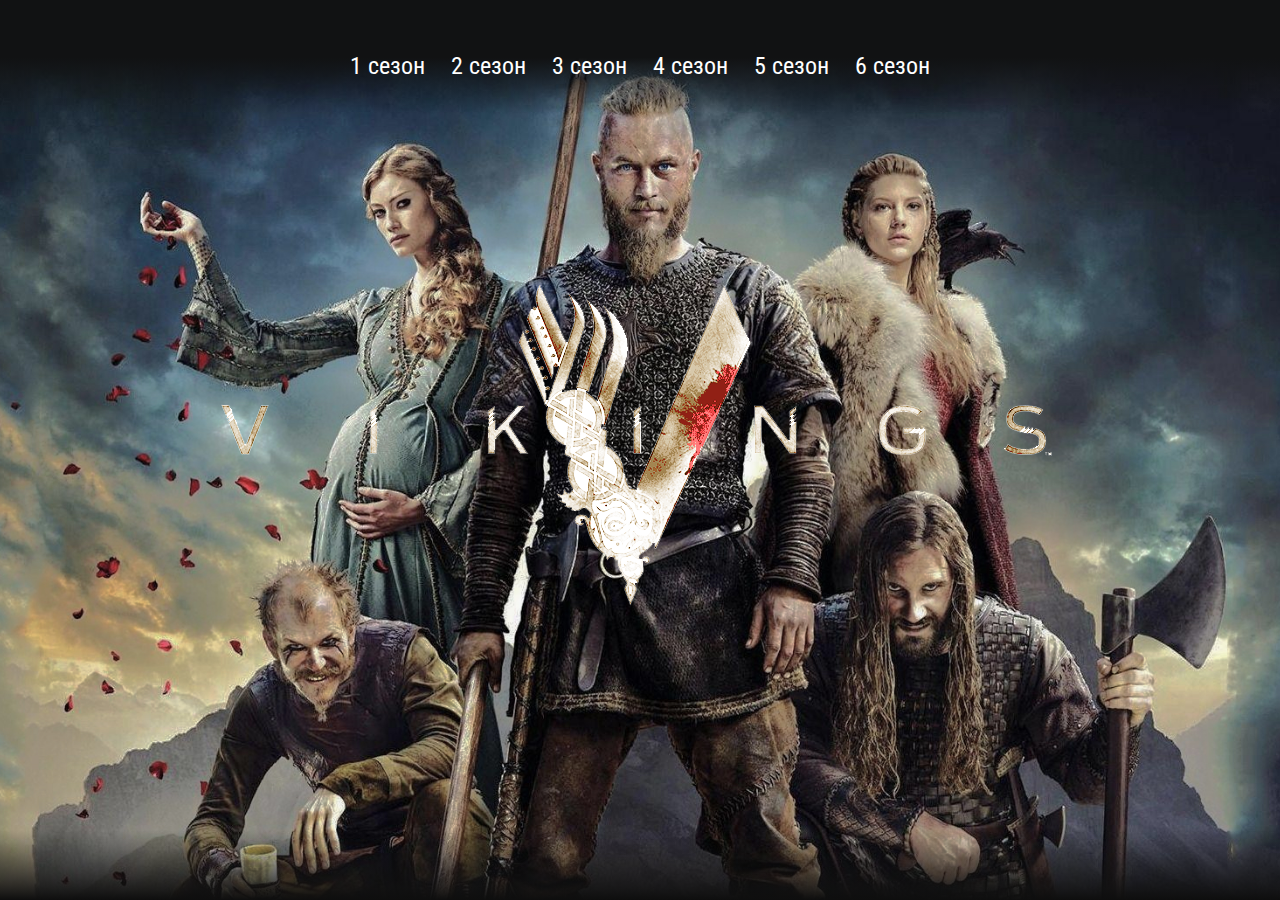
==== index.html @ 393af194 "Add files via upload" ====
<!DOCTYPE html>
<html lang="en">

<head>
  <meta charset="UTF-8">
  <meta name="viewport" content="width=device-width, initial-scale=1.0">
  <meta http-equiv="X-UA-Compatible" content="ie=edge">
  <title>Vikings</title>
  <link rel="preconnect" href="https://fonts.googleapis.com">
  <link rel="preconnect" href="https://fonts.gstatic.com" crossorigin>
  <link href="https://fonts.googleapis.com/css2?family=Roboto+Condensed:wght@300;400;700&display=swap" rel="stylesheet">
  <link rel="stylesheet" href="css/reset.css">
  <link rel="stylesheet" href="css/slick.css">
  <link rel="stylesheet" href="css/jquery.fancybox.css">
  <link rel="stylesheet" href="css/style.css">
</head>

<body>

  <header class="header">
    <nav class="header__menu">
      <ul class="menu__list header__menu-list">
        <li class="menu__list-item">
          <a class="menu__list-link" href="season-1.html">1 cезон</a>
        </li>
        <li class="menu__list-item">
          <a class="menu__list-link" href="#">2 cезон</a>
        </li>
        <li class="menu__list-item">
          <a class="menu__list-link" href="#">3 cезон</a>
        </li>
        <li class="menu__list-item">
          <a class="menu__list-link" href="#">4 cезон</a>
        </li>
        <li class="menu__list-item">
          <a class="menu__list-link" href="#">5 cезон</a>
        </li>
        <li class="menu__list-item">
          <a class="menu__list-link" href="#">6 cезон</a>
        </li>
      </ul>
      <div class="logo">
        <img class="logo-img" src="images/logo.png" alt="logo">
      </div>
    </nav>
  </header>

  <!-- <section class="about section-page">
    <div class="container">
      <h3 class="about-title title">О сериале</h3>
      <div class="about__inner">
        <ul class="about__info">
          <li class="about__info-item">Жанр <span>Историческая драма</span></li>
          <li class="about__info-item">Сезонов <span>6</span></li>
          <li class="about__info-item">Длительность серии <span>45 минут</span></li>
          <li class="about__info-item">На экранах <span>С 3 марта 2013 по сей день</span></li>
        </ul>
        <div class="about__text">
          <p>Викинги – шикарный исторический сериал, один из лучших в своем жанре, шоу может похвастаться огромной
            фан-базой, а также тем, что пробудил интерес к истории и возродил моду на викингов.</p>
          <p>«Викинги» созданы по заказу канала американского канала History, однако работали над ним канадцы и
            ирландцы. Сериал поражает масштабными сценами сражений, добротным и глубоким сценарием, а также максимальным
            вниманием к исторической эпохи. Авторы сериала потратили кучу времени и денег (бюджет первого сезона - $40
            млн, дальше суммы возросли) на то, чтобы викинги и их современники выглядели в шоу так, какими они был в
            свое время – VIII – IX веках нашей эры. С другой стороны – отсутствие точных исторических фактов и
            (полу)легендарность многих событий позволили авторам сериала вольную трактовку многих событий.</p>
        </div>
      </div>
    </div>
  </section>

  <section class="video">
    <div class="container">
      <div class="video__inner">
        <h3 class="video-title">The Storm <span>Is Coming...</span></h3>
        <a class="video-btn" data-fancybox href="https://www.youtube.com/watch?v=9GgxinPwAGc">Посмотреть трейлер
          сериала</a>
      </div>
    </div>
  </section>

  <section class="seasons section-page">
    <div class="container">
      <h3 class="seasons-title title">Все сезоны</h3>
      <ol class="seasons__inner">
        <li class="seasons__item" style="background-image: url('images/seasons/seasons-1.jpg');"><a
            class="seasons__link" href="season-1.html">Cмотреть</a></li>
        <li class="seasons__item" style="background-image: url('images/seasons/seasons-2.jpg');"><a
            class="seasons__link" href="#">Cмотреть</a></li>
        <li class="seasons__item" style="background-image: url('images/seasons/seasons-3.jpg');"><a
            class="seasons__link" href="#">Cмотреть</a></li>
        <li class="seasons__item" style="background-image: url('images/seasons/seasons-4.jpg');"><a
            class="seasons__link" href="#">Cмотреть</a></li>
        <li class="seasons__item" style="background-image: url('images/seasons/seasons-5.jpg');"><a
            class="seasons__link" href="#">Cмотреть</a></li>
        <li class="seasons__item" style="background-image: url('images/seasons/seasons-6.jpg');"><a
            class="seasons__link" href="#">Cмотреть</a></li>
      </ol>
    </div>
  </section>

  <section class="heroes section-page">
    <div class="container">
      <h3 class="title">Главные герои</h3>
      <div class="heroes__inner">
        <div class="heroes__slider-img">
          <img class="heroes-images" src="images/heros/hero-1.jpg" alt="Рагнар">
          <img class="heroes-images" src="images/heros/hero-2.jpg" alt="Лагерта">
          <img class="heroes-images" src="images/heros/hero-3.jpg" alt="Рагна́р">
        </div>
        <div class="heroes__slider-text">
          <div class="slider__text">
            <h4 class="heroes-name">Рагнар</h4>
            <p>Рагна́р Лодбро́к (др.-сканд. Ragnarr Loðbrók) - полулегендарный скандинавский конунг из рода Инглингов,
              ключевой персонаж сериала.</p>
            <p>Умелый воин и амбициозный вождь, Рагнар на протяжении почти всей своей жизни следует пути викинга.
              Рассекая море в поисках боевой славы и наживы, он стремится обрести новые знания, открыть неизвестные
              земли и изменить нелегкую судьбу своего народа, живущего в суровых условиях Скандинавского полуострова</p>
          </div>
          <div class="slider__text">
            <h4 class="heroes-name">Лагерта </h4>
            <p>Лаге́рта (или Хладге́рда, др.-сканд. Hlaðgerðr, лат. Ladgerda, Ladgertha или Lagertha; в сериале также носит псевдоним Ингстад) - известная скандинавская воительница, упомянутая в хрониках Саксона Грамматика, первая жена датского морского конунга Рагнара Лодброка.</p>
            <p>В сериале Лагерта активно участвует в походах викингов, колонизации ими новых земель и междоусобных распрях скандинавских вождей. Эта отважная и независимая женщина способна проявлять железную решимость, когда дело касается ее личного достоинства, семьи или власти. Лагерта также известна своим милосердием и благородством. </p>
          </div>
          <div class="slider__text">
            <h4 class="heroes-name">Флоки</h4>
            <p>Флóки (др.-сканд. Flóki) - скандинавский кораблестроитель, активно участвующий в грабительских набегах викингов на страны Европы. Близкий друг и соратник Рагнара Лодброка. Эксцентричный и чудаковатый, он живет в уединенном доме в лесу, работая в своей мастерской на берегу моря.</p>
            <p>Возлюбленный и муж Хельги. В их браке рождается дочь Ангрбода, но она умирает от лихорадки еще маленькой. Спустя много лет по настоянию Хельги Флоки вынужден удочерить мавританскую девочку Танарус, отношения с которой завершаются семейной трагедией. </p>
          </div>
        </div>
      </div>
    </div>
    </div>
  </section>

  <div class="footer">
    <div class="container">
    <p class="copy">Сериал «Викинги». Правами на сериал владеет канал History.</p>
  </div>
  </div> -->

  <script src="https://ajax.googleapis.com/ajax/libs/jquery/3.4.1/jquery.min.js"></script>
  <script src="js/slick.min.js"></script>
  <script src="js/jquery.fancybox.min.js"></script>
  <script src="js/main.js"></script>
</body>

</html>
---- css/style.css ----
*,
*::before,
*::after {
    box-sizing: border-box;
}

body {
    font-family: 'Roboto Condensed', sans-serif;
    color: #fff;
    font-size: 18px;
    line-height: 21px;
    font-weight: 400;
    background-color: #0E0E0E;
}

a {
    text-decoration: none;
    color: inherit;
}

ul {
    list-style: none;
}

.title {
    text-align: center;
    margin-bottom: 100px;
    font-size: 36px;
    line-height: 42px;
    font-weight: 400;
}

.container {
    max-width: 1230px;
    margin: 0 auto;
    padding: 0 15px;
}

.section-page {
    padding: 100px 0;
}

.header {
    background-image: url("../images/header-bg.jpg");
    background-size: cover;
    background-repeat: no-repeat;
    background-position: center 50px;
    height: 100vh;
    text-align: center;
    position: relative;
}

.header::after {
    content: '';
    position: absolute;
    background: linear-gradient(180deg, #0E0E0E 0%, rgba(17, 17, 17, 0.850295) 16.53%, rgba(32, 31, 33, 0) 100%);
    transform: rotate(180deg);
    height: 70px;
    width: 100%;
    left: 0;
    right: 0;
    bottom: 0;
}

.page-menu {
    position: relative;
    padding: 50px 0;
    background: linear-gradient(180deg, #111213 0%, #111213 43.62%, rgba(32, 31, 33, 0) 86.33%);
}

.header__menu {
}

.header__menu-list {
    padding: 50px 0;
    background: linear-gradient(180deg, #111213 0%, #111213 43.62%, rgba(32, 31, 33, 0) 86.33%);
}

.menu__list {
    display: flex;
    justify-content: center;
}

.menu__list-link {
    display: inline-block;
    font-size: 36px;
    line-height: 42px;
    margin: 0 13px;
    transition: all .5s;
}

.menu__list-link:hover,
.menu__list-link--active {
    text-decoration: underline;
    color: #85CCDC;
}


.logo {
    padding-top: 17vh;
}

.logo-img {
    max-width: 100%;
}

.about__inner {
    display: flex;
    justify-content: space-between;
}

.about__info-item {
    margin-bottom: 25px;
    color: #E5E5E5;
}

.about__info-item span {
    display: block;
}

.about__text {
    max-width: 750px;
}

.about__text p{
    margin-bottom: 25px;
}

.video {
    background-image: url("../images/video-bg.jpg");
    height: 100vh;
    background-size: cover;
    background-position: top center;
    background-repeat: no-repeat;
}

.video__inner {
    display: flex;
    flex-direction: column;
    align-items: center;
    justify-content: center;
    height: 100vh;
}

.video-title{
    font-family: Roboto Condensed;
    color: #85CCDC;
    font-style: italic;
    font-weight: 300;
    font-size: 72px;
    line-height: 84px;
    text-align: right;
    margin-left: auto;
    margin-right: 315px;
}

.video-title span{
    display: block;
    margin-right: -295px;
}

.video-btn {
    margin-right: -266px;
    padding-left: 112px;
    position: relative;
}

.video-btn::before{
    content: '';
    position: absolute;
    width: 100px;
    height: 100px;
    background-image: url('../images/youtube.svg');
    left: 0;
    top: 50%;
    transform: translateY(-50%);
}

.seasons__inner {
    display: grid;
    grid-template-columns: repeat(3, 1fr);
    grid-gap: 100px 75px;
    list-style: none;
    counter-reset: number;
    padding-top: 52px;
}


.seasons__item {
    width: 350px;
    height: 250px;
    background-repeat: no-repeat;
    background-size: cover;
    background-position: center;
    counter-increment: number;
    position: relative;
    display: flex;
    justify-content: center;
    align-items: center;
    transition: all .5s;
}

.seasons__item:hover .seasons__link{
    opacity: 1;
}

.seasons__item::before {
    content: '0' counter(number);
    position: absolute;
    font-weight: 700;
    font-size: 96px;
    line-height: 112px;
    color: #600E09;
    left: 0;
    top: -73px;
    z-index: -1;
}

.seasons__item::after{
    content: '';
    transition: all .5s;
}

.seasons__item:hover::after{
    content: '';
    position: absolute;
    width: 350px;
    height: 250px;
    background: rgba(14, 14, 14, 0.8);
}

.seasons__item:nth-child(n + 10)::before {
    content: counter(number);
}

.seasons__link {
    font-size: 36px;
    line-height: 42px;
    background-color: #0E0E0E;
    padding: 12px 78px 11px;
    opacity: 0;
    border-radius: 4px;
    transition: all .5s;
    z-index: 2;
}

.heroes__inner {
    display: flex;
    justify-content: space-between;
}

.heroes__slider-img {
    max-width: 775px;
    margin-right: 75px;
    background-image: url('images/arrow-left.svg');
    position: relative;
}

.heroes__slider-text {
    max-width: 350px;
}

.slick-btn {
    border: none;
    background-color: transparent;
    position: absolute;
    z-index: 3;
    top: 50%;
    transform: translateY(-50%);
    cursor: pointer;
    outline: none;
}

.slick-prev {
    left: 38px;
}

.slick-next {
    right: 38px;
}

.heroes-name {
    color: #85CCDC;
    font-style: italic;
    font-weight: 300;
    font-size: 72px;
    line-height: 84px;
    margin-bottom: 44px;
}

.slider__text p{
    margin-bottom: 15px;
}

.copy {
    padding: 14px 0 15px;
    text-align: center;
}

/* Start seasons-1 */

.menu__container {
    max-width: 1385px;
    margin: 0 auto;
    position: relative;
}

.page-link {
    position: absolute;
    left: 0;
}

.page-link {
    position: absolute;
    left: 0;
}

.page-header {
    background-image: url('../images/season-1bg.jpg');
    background-position: top center;
    background-repeat: no-repeat;
    background-size: cover;
    height: 90vh;
    position: relative;
}

.season__info {
    position: absolute;
    max-width: 1385px;
    display: flex;
    bottom: 0;
    padding: 44px 47px 64px 35px;
    background-color: #0E0E0E;
    left: 0;
    right: 0;
    margin: 0 auto;
}

.season__info-num {
    font-size: 96px;
    line-height: 112px;
    font-weight: 700;
    text-align: center;
    margin-top: -34px;
}

.season__info-num span{
    display: block;
    font-size: 36px;
    line-height: 42px;
    font-weight: 700;
    margin-top: -30px;
}

.season__info-text {
    max-width: 1160px;
    margin-left: auto;
}

.season__info-text p{
    margin-bottom: 15px;
}

/* End season-1 */

/* Start media */

@media (max-width: 1366px){
    .logo-img {
        max-width: 80%;
    }
    .menu__list-link {
        font-size: 24px;
        line-height: 32px;
    }
}

@media (max-width: 640px){
    .menu__list {
        display: none;
    }
}


/* End media */
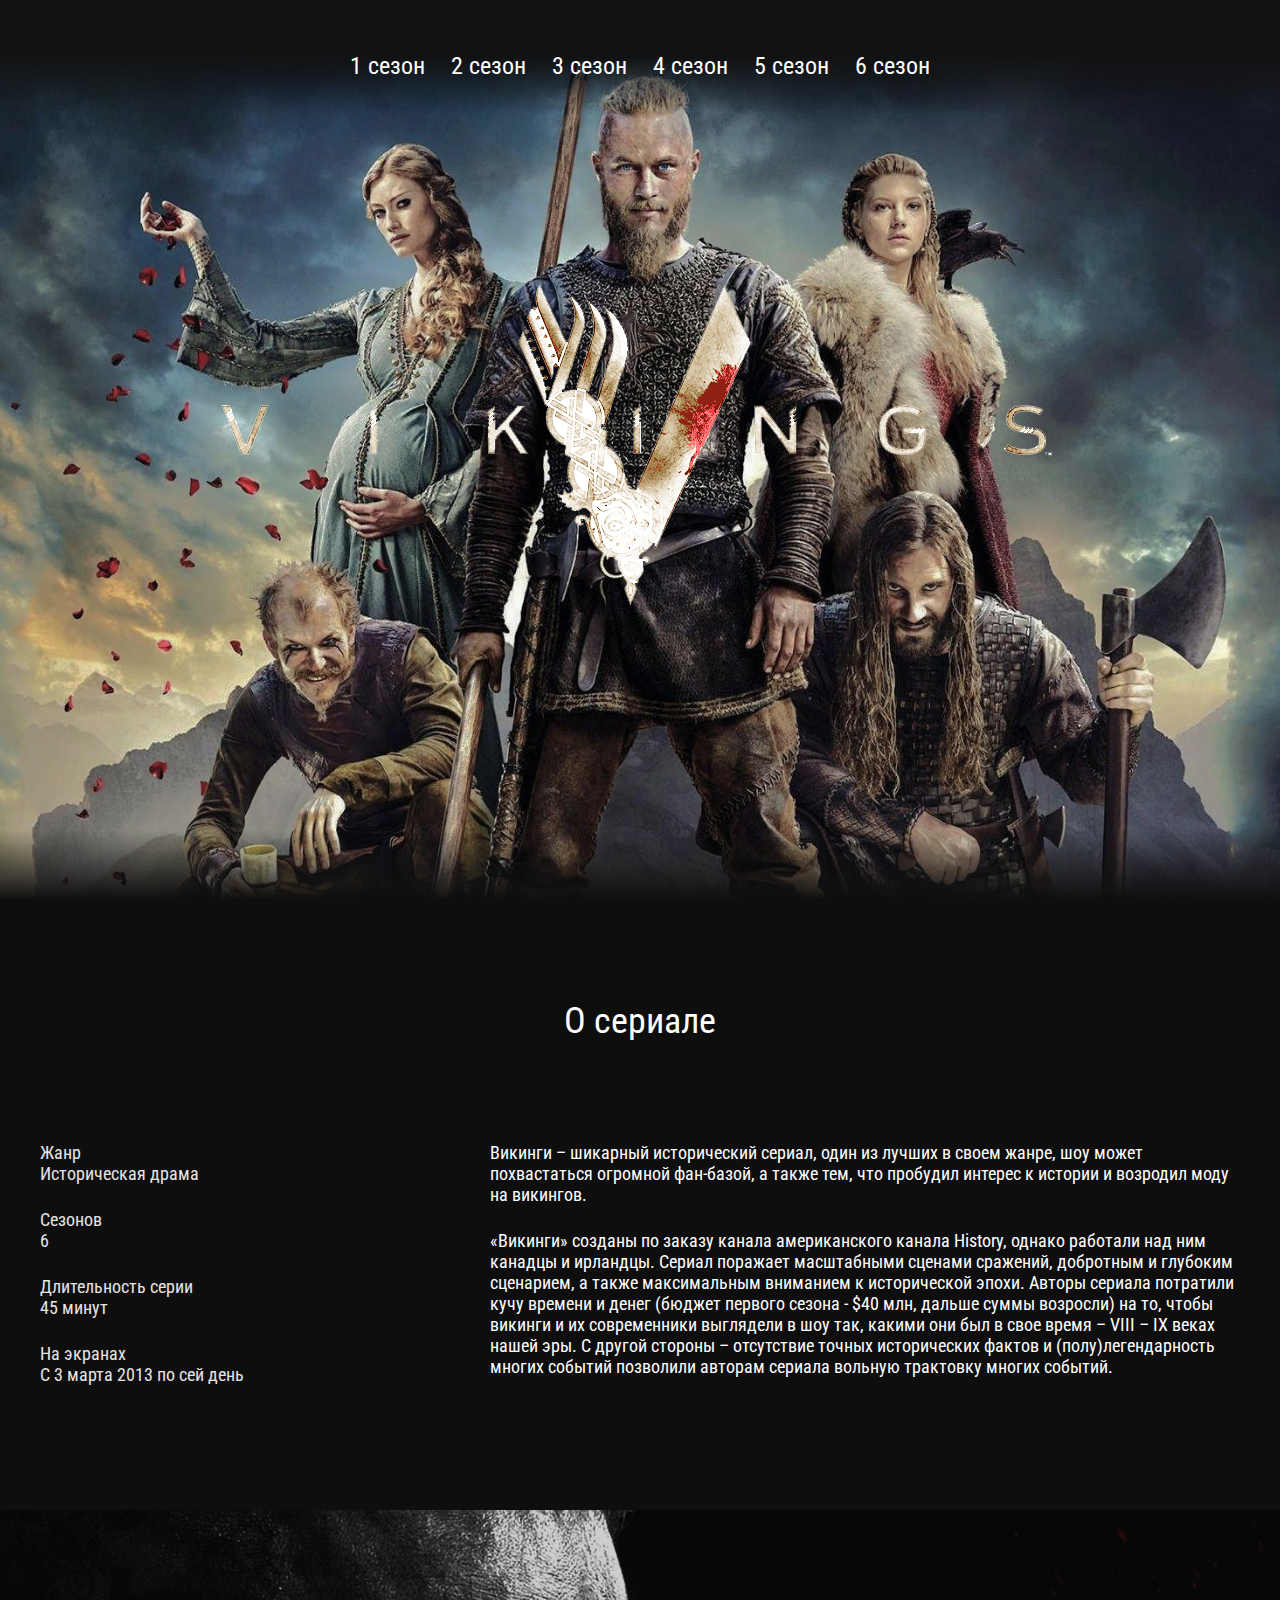
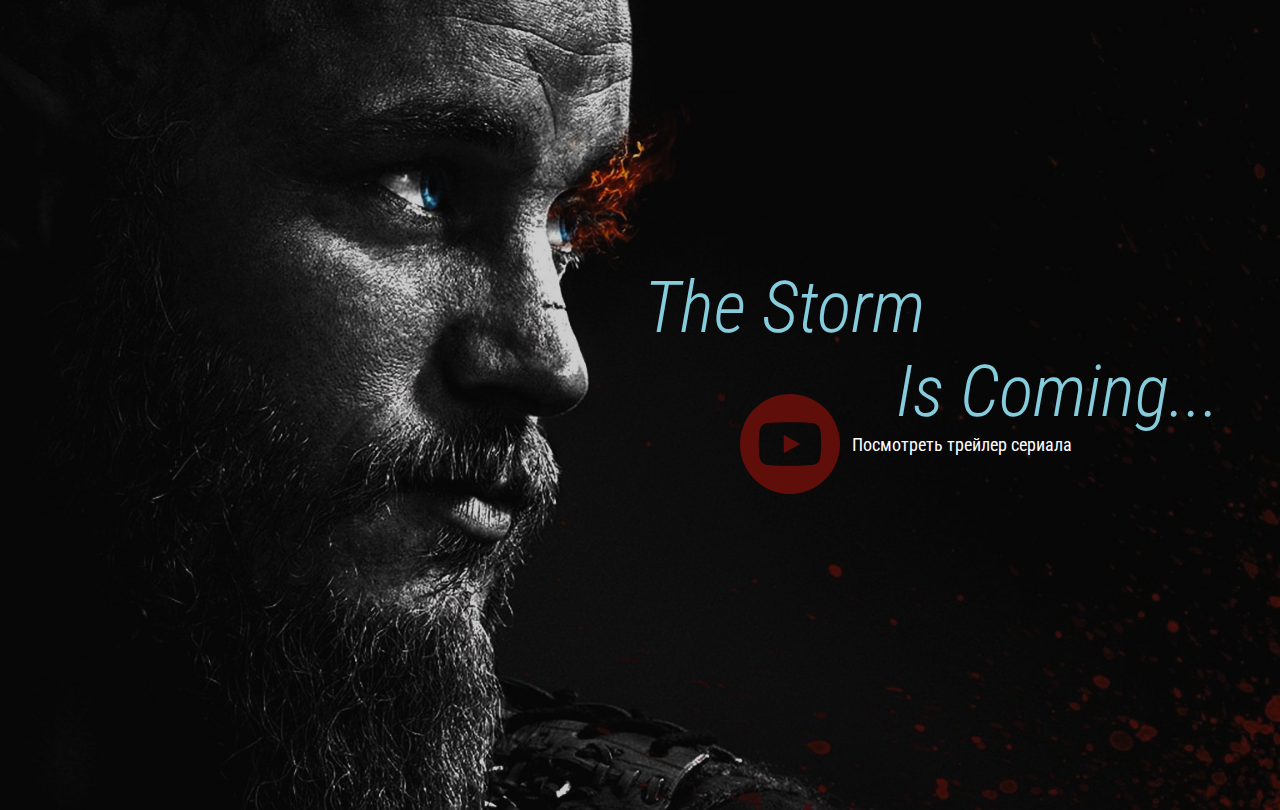
==== commit bd693534: "Add files via upload" ====
--- a/index.html
+++ b/index.html
@@ -18,7 +18,7 @@
 <body>
 
   <header class="header">
-    <nav class="header__menu">
+    <nav class="menu">
       <ul class="menu__list header__menu-list">
         <li class="menu__list-item">
           <a class="menu__list-link" href="season-1.html">1 cезон</a>
@@ -39,13 +39,13 @@
           <a class="menu__list-link" href="#">6 cезон</a>
         </li>
       </ul>
-      <div class="logo">
-        <img class="logo-img" src="images/logo.png" alt="logo">
-      </div>
     </nav>
+    <div class="logo">
+      <img class="logo-img" src="images/logo.png" alt="logo">
+    </div>
   </header>
 
-  <!-- <section class="about section-page">
+  <section class="about section-page">
     <div class="container">
       <h3 class="about-title title">О сериале</h3>
       <div class="about__inner">
@@ -73,12 +73,13 @@
     <div class="container">
       <div class="video__inner">
         <h3 class="video-title">The Storm <span>Is Coming...</span></h3>
-        <a class="video-btn" data-fancybox href="https://www.youtube.com/watch?v=9GgxinPwAGc">Посмотреть трейлер
-          сериала</a>
+        <a class="video-btn" data-fancybox href="https://www.youtube.com/watch?v=9GgxinPwAGc">
+          Посмотреть трейлер сериала
+        </a>
       </div>
     </div>
   </section>
-
+  <!-- 
   <section class="seasons section-page">
     <div class="container">
       <h3 class="seasons-title title">Все сезоны</h3>
--- a/css/style.css
+++ b/css/style.css
@@ -62,16 +62,8 @@
     bottom: 0;
 }
 
-.page-menu {
-    position: relative;
-    padding: 50px 0;
-    background: linear-gradient(180deg, #111213 0%, #111213 43.62%, rgba(32, 31, 33, 0) 86.33%);
-}
-
-.header__menu {
-}
-
-.header__menu-list {
+.menu {
+    position: relative;
     padding: 50px 0;
     background: linear-gradient(180deg, #111213 0%, #111213 43.62%, rgba(32, 31, 33, 0) 86.33%);
 }
@@ -109,9 +101,14 @@
     justify-content: space-between;
 }
 
+.about__info {
+    margin-right: 75px;
+}
+
 .about__info-item {
     margin-bottom: 25px;
     color: #E5E5E5;
+    white-space: nowrap;
 }
 
 .about__info-item span {
@@ -152,6 +149,7 @@
     text-align: right;
     margin-left: auto;
     margin-right: 315px;
+    white-space: nowrap;
 }
 
 .video-title span{
@@ -160,9 +158,11 @@
 }
 
 .video-btn {
-    margin-right: -266px;
+    margin-left: auto;
+    margin-right: 168px;
     padding-left: 112px;
     position: relative;
+    white-space: nowrap;
 }
 
 .video-btn::before{
@@ -373,12 +373,61 @@
         font-size: 24px;
         line-height: 32px;
     }
+    /* .about__text {
+        max-width: 450px;
+    } */
+}
+
+@media (max-width: 768px) {
+    .body {
+        font-size: 16px;
+        line-height: 19px;
+    }
+    .section-page {
+        padding: 50px 0;
+    }
+
+    .title {
+        margin-bottom: 50px;
+    }
+
+    .about__inner {
+        display: block;
+    }
+    .about__info {
+        margin-bottom: 50px;
+    }
+    .video-title {
+        font-size: 48px;
+        line-height: 56px;
+        margin-right: 150px;
+    }
+
+    .video-title span{
+        margin-right: -150px;
+    }
+    .video-btn {
+        padding-left: 62px;
+        margin-right: 100px;
+    }
+    .video-btn::before {
+        width: 50px;
+        height: 50px;
+        background-image: url('../images/youtube.svg');
+        background-size: cover;
+    }
 }
 
 @media (max-width: 640px){
     .menu__list {
         display: none;
     }
+    .logo {
+        padding-top: 21vh;
+    }
+    .video-title span {
+        margin-right: -95px;
+    }
 }
 
 
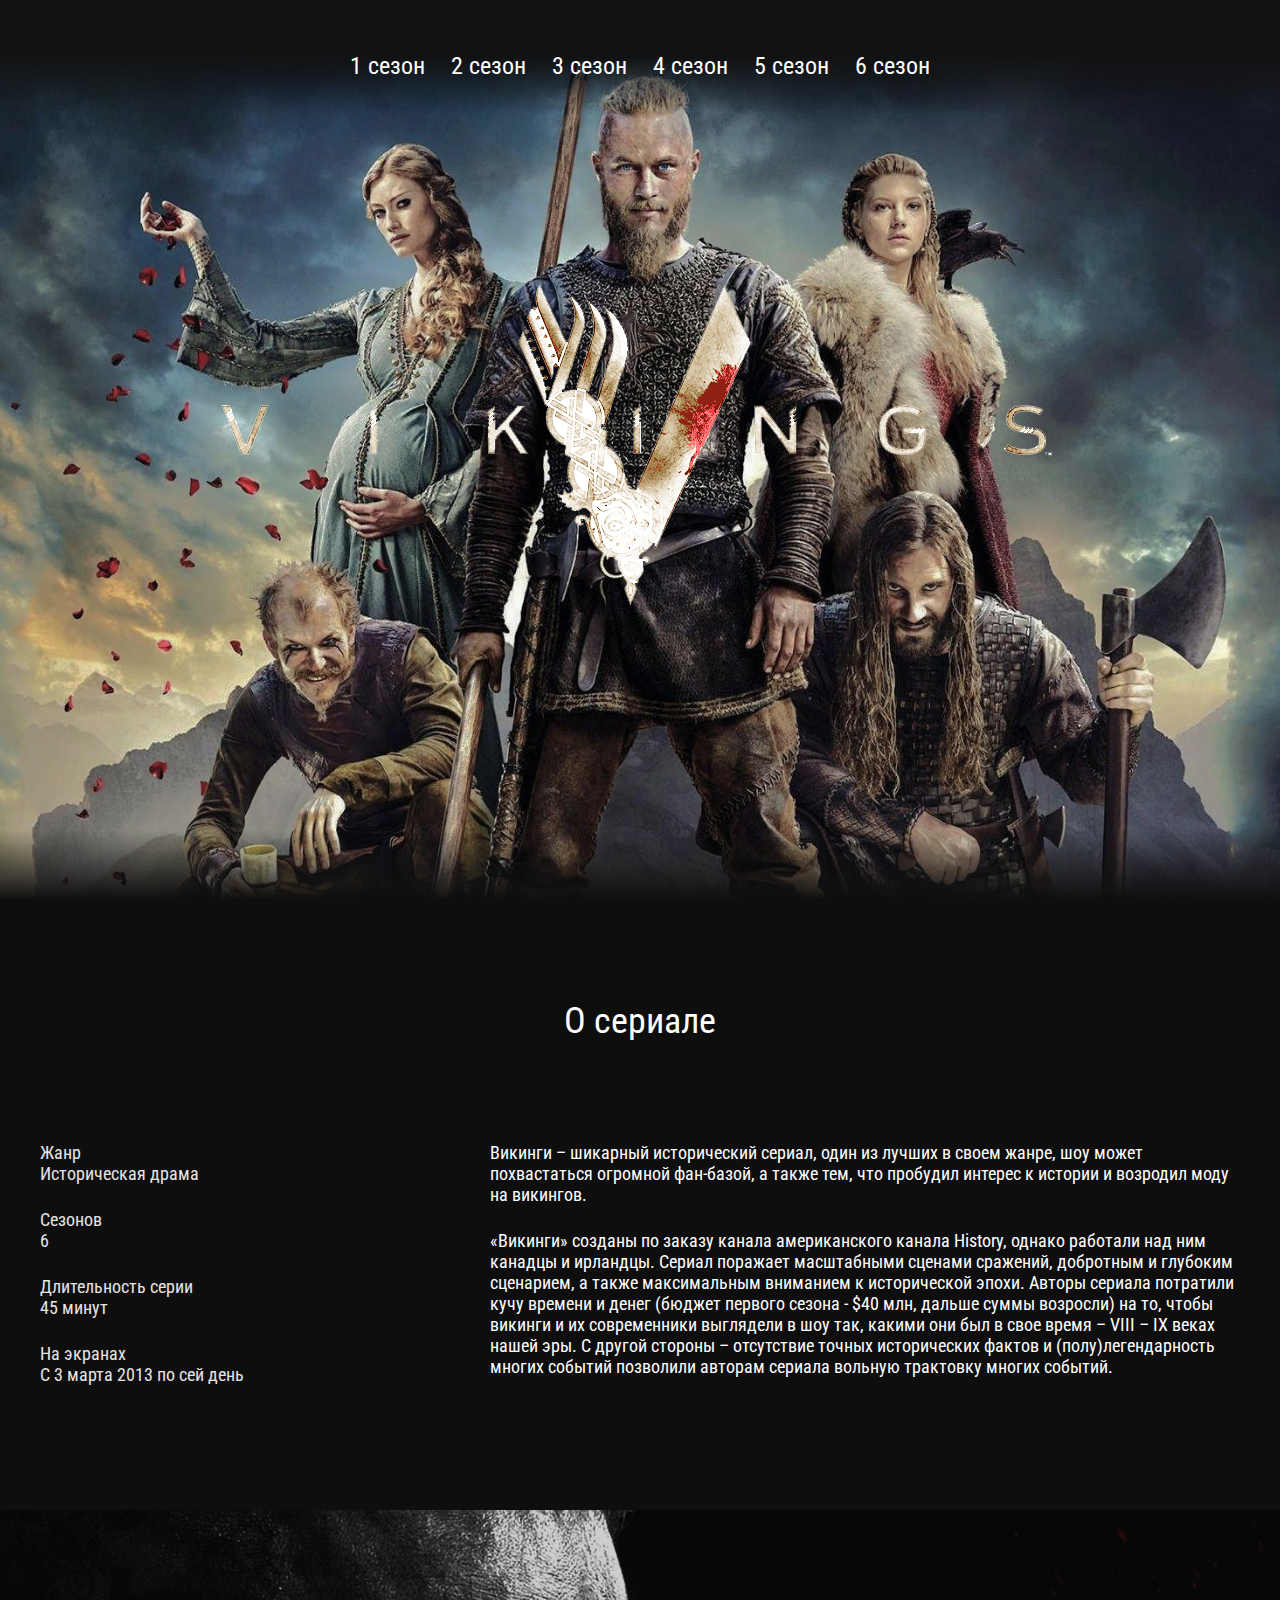
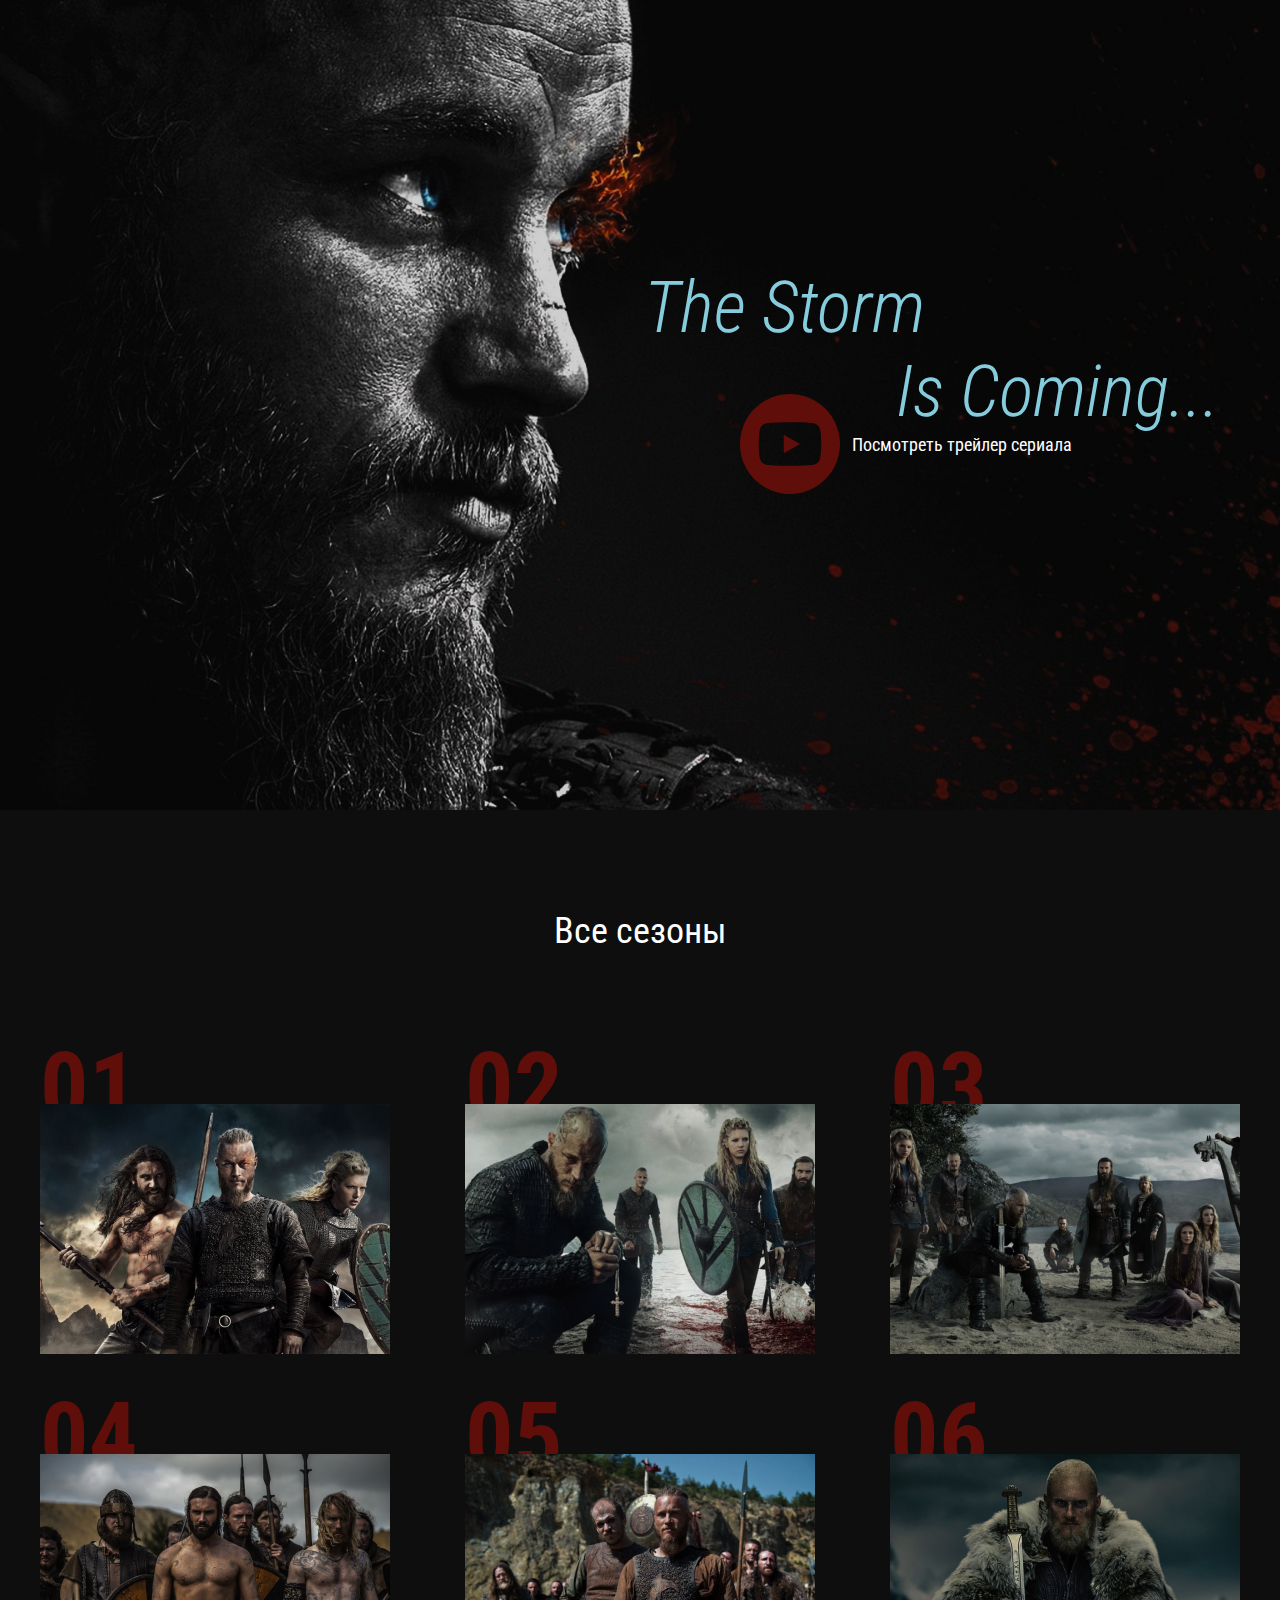
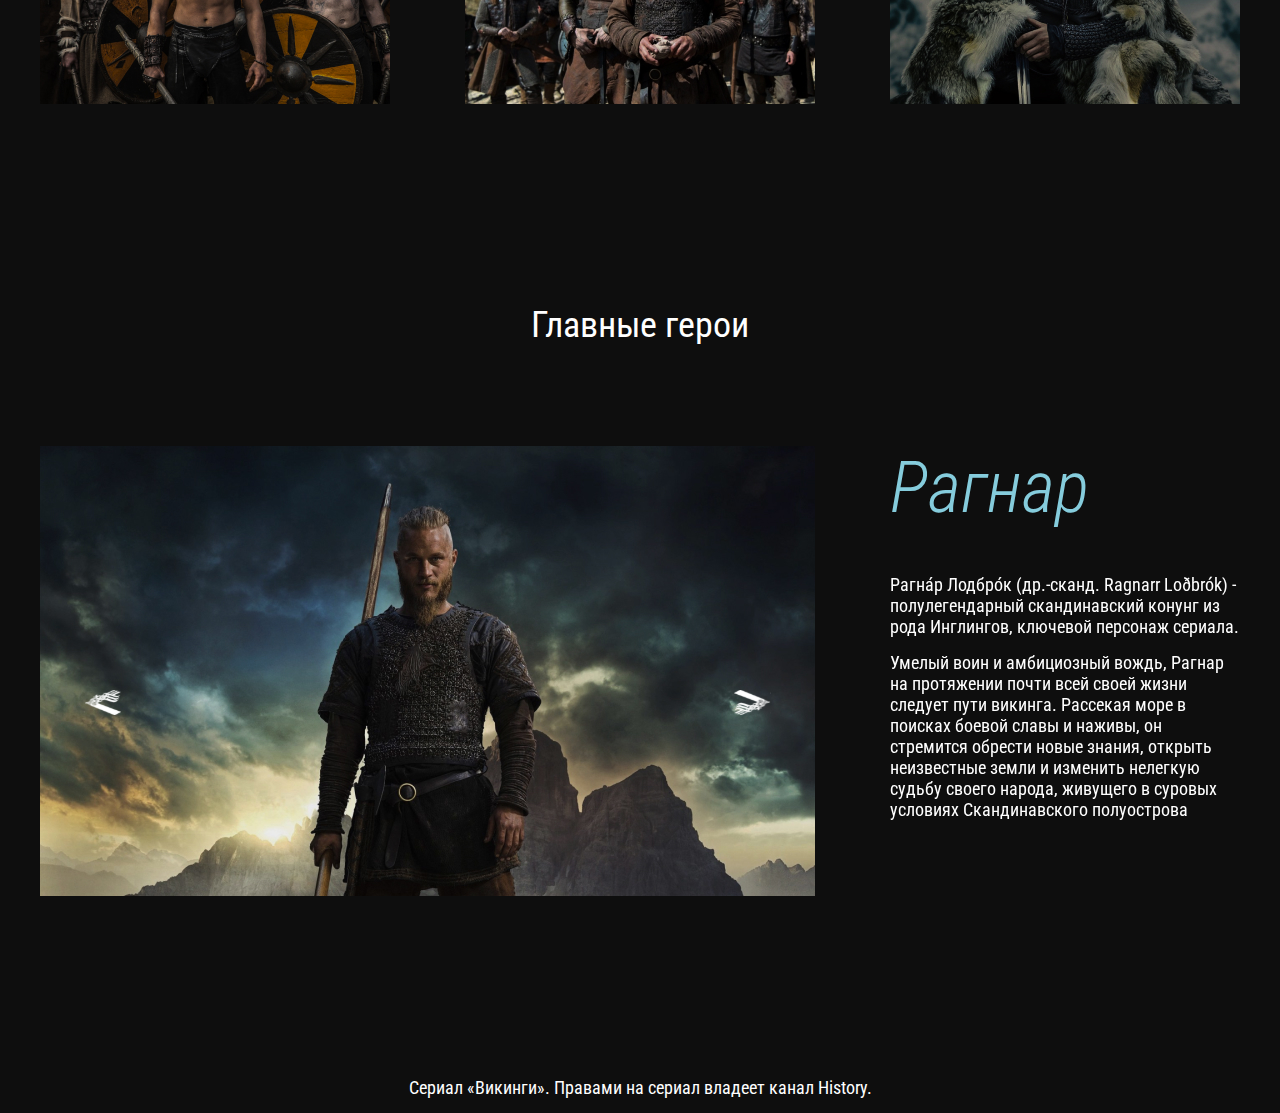
==== commit 0fb37227: "Add files via upload" ====
--- a/index.html
+++ b/index.html
@@ -19,7 +19,10 @@
 
   <header class="header">
     <nav class="menu">
-      <ul class="menu__list header__menu-list">
+      <button class="menu-btn">
+        <span></span>
+      </button>
+      <ul class="menu__list">
         <li class="menu__list-item">
           <a class="menu__list-link" href="season-1.html">1 cезон</a>
         </li>
@@ -79,7 +82,6 @@
       </div>
     </div>
   </section>
-  <!-- 
   <section class="seasons section-page">
     <div class="container">
       <h3 class="seasons-title title">Все сезоны</h3>
@@ -107,7 +109,7 @@
         <div class="heroes__slider-img">
           <img class="heroes-images" src="images/heros/hero-1.jpg" alt="Рагнар">
           <img class="heroes-images" src="images/heros/hero-2.jpg" alt="Лагерта">
-          <img class="heroes-images" src="images/heros/hero-3.jpg" alt="Рагна́р">
+          <img class="heroes-images" src="images/heros/hero-3.jpg" alt="Флоки">
         </div>
         <div class="heroes__slider-text">
           <div class="slider__text">
@@ -133,12 +135,11 @@
     </div>
     </div>
   </section>
-
   <div class="footer">
     <div class="container">
     <p class="copy">Сериал «Викинги». Правами на сериал владеет канал History.</p>
   </div>
-  </div> -->
+  </div> 
 
   <script src="https://ajax.googleapis.com/ajax/libs/jquery/3.4.1/jquery.min.js"></script>
   <script src="js/slick.min.js"></script>
--- a/css/style.css
+++ b/css/style.css
@@ -67,6 +67,48 @@
     padding: 50px 0;
     background: linear-gradient(180deg, #111213 0%, #111213 43.62%, rgba(32, 31, 33, 0) 86.33%);
 }
+
+.menu-btn {
+    display: none;
+    width: 40px;
+    height: 40px;
+    cursor: pointer;
+    position: absolute;
+    right: 10px;
+    top: 30px;
+    z-index: 10;
+    display: flex;
+    align-items: center;
+    background-color: transparent;
+    border: none;
+    padding: 0;
+}
+
+/* .menu-btn span{
+    display: block;
+    width: 100%;
+    background-color: #fff;
+    height: 3px;
+}
+
+.menu-btn::after,
+.menu-btn::before{
+    content: "";
+    width: 100%;
+    height: 3px;
+    background-color: #fff;
+    position: absolute;
+    left: 0;
+}
+
+.menu-btn::before {
+    top: 0;
+}
+
+.menu-btn::after{
+    bottom: 0;
+} */
+
 
 .menu__list {
     display: flex;
@@ -178,7 +220,7 @@
 
 .seasons__inner {
     display: grid;
-    grid-template-columns: repeat(3, 1fr);
+    grid-template-columns: repeat(auto-fill, minmax(275px, 1fr));
     grid-gap: 100px 75px;
     list-style: none;
     counter-reset: number;
@@ -187,7 +229,7 @@
 
 
 .seasons__item {
-    width: 350px;
+    /* width: 350px; */
     height: 250px;
     background-repeat: no-repeat;
     background-size: cover;
@@ -224,8 +266,8 @@
 .seasons__item:hover::after{
     content: '';
     position: absolute;
-    width: 350px;
-    height: 250px;
+    width: 100%;
+    height: 100%;
     background: rgba(14, 14, 14, 0.8);
 }
 
@@ -256,6 +298,10 @@
     position: relative;
 }
 
+/* .heroes-images {
+    max-height: 450px;
+} */
+
 .heroes__slider-text {
     max-width: 350px;
 }
@@ -271,6 +317,33 @@
     outline: none;
 }
 
+/*Start Dots settings*/
+.heroes .slick-dots{
+    display: flex;
+    justify-content: center;
+}
+
+.heroes .slick-dots li{
+    margin: 0 5px;
+}
+
+.heroes .slick-dots button{
+    font-size: 0;
+    padding: 0;
+    border: none;
+    width: 10px;
+    height: 10px;
+    border-radius: 50%;
+    background-color: transparent;
+    border: 1px solid #fff;
+
+}
+
+.heroes .slick-dots .slick-active button{
+    background-color: #600E09;
+}
+
+/*End Dots settings*/
 .slick-prev {
     left: 38px;
 }
@@ -307,12 +380,9 @@
 
 .page-link {
     position: absolute;
-    left: 0;
-}
-
-.page-link {
-    position: absolute;
-    left: 0;
+    left: 10px;
+    top: 50%;
+    transform: translateY(-38%);
 }
 
 .page-header {
@@ -342,6 +412,7 @@
     font-weight: 700;
     text-align: center;
     margin-top: -34px;
+    margin-right: 45px;
 }
 
 .season__info-num span{
@@ -366,6 +437,9 @@
 /* Start media */
 
 @media (max-width: 1366px){
+    .page-header {
+        height: 120vh;
+    }
     .logo-img {
         max-width: 80%;
     }
@@ -376,6 +450,34 @@
     /* .about__text {
         max-width: 450px;
     } */
+}
+
+
+@media (max-width: 1240px){
+    .heroes__inner {
+        display: block;
+    }
+    .heroes__slider-text {
+        padding-top: 50px;
+        max-width: 100%;
+    }
+    .heroes__slider-img {
+        max-width: 100%;
+        margin-right: 0;
+    }
+}
+
+
+@media (max-width: 1088px){
+    .seasons__item {
+        height: 340px;
+    }
+}
+
+@media (max-width: 992px){
+    .page-logo {
+        display: none;
+    }
 }
 
 @media (max-width: 768px) {
@@ -389,6 +491,8 @@
 
     .title {
         margin-bottom: 50px;
+        font-size: 28px;
+        line-height: 36px;
     }
 
     .about__inner {
@@ -416,19 +520,114 @@
         background-image: url('../images/youtube.svg');
         background-size: cover;
     }
+    .seasons__inner {
+        grid-gap: 80px 35px;
+    }
+    .heroes-name {
+        font-size: 46px;
+        line-height: 56px;
+        margin-bottom: 25px;
+    }
+    .season__info {
+        display: block;
+        padding: 44px 10px 0px 10px;
+    }
+    .season__info-num {
+        font-size: 50px;
+        line-height: 105px;
+        text-align: left;
+        margin-top: -65px;
+        margin-right: 0;
+    }
+    .season__info-num span{
+        font-size: 20px;
+        line-height: 32px;
+        margin-top: -45px;
+    }
 }
 
 @media (max-width: 640px){
+    .menu {
+        padding: 0;
+        background: linear-gradient(180deg, #111213 0%, #111213 10%, rgba(32, 31, 33, 0) 86.33%);
+        text-align: center;
+    }
     .menu__list {
-        display: none;
+        display: block;
+        transform: translateY(-130%);
+        transition: all .5s;
+        margin-top: 25px;
+    }
+    .menu__list.menu__list--active {
+        transform: translateY(0);
+        padding-top: 100px;
+        background-color: #0E0E0E;
+    }
+    .menu-btn {
+        display: block;
+    }
+
+    .menu-btn span{
+        display: block;
+        width: 100%;
+        background-color: #fff;
+        height: 3px;
+    }
+    
+    .menu-btn::after,
+    .menu-btn::before{
+        content: "";
+        width: 100%;
+        height: 3px;
+        background-color: #fff;
+        position: absolute;
+        left: 0;
+    }
+    
+    .menu-btn::before {
+        top: 0;
+    }
+    
+    .menu-btn::after{
+        bottom: 0;
+    }
+    
+    .menu__list-link {
+        display: block;
+        padding: 10px 0;
     }
     .logo {
-        padding-top: 21vh;
+        padding-top: 0;
+    }
+    .page-link {
+        top: 22px;
+        transform: translateY(0);
+        z-index: 10;
+    }
+    .page-logo {
+        display: block;
+        z-index: 10;
     }
     .video-title span {
         margin-right: -95px;
     }
-}
+    .page-header {
+        height: 160vh;
+    }
+}
+
+@media (max-width: 414px){
+    .seasons__item {
+        height: 203px;
+    }
+}
+
+@media (max-width: 374px){
+    .page-header {
+        height: 225vh;
+    }
+}
+
 
 
 /* End media */